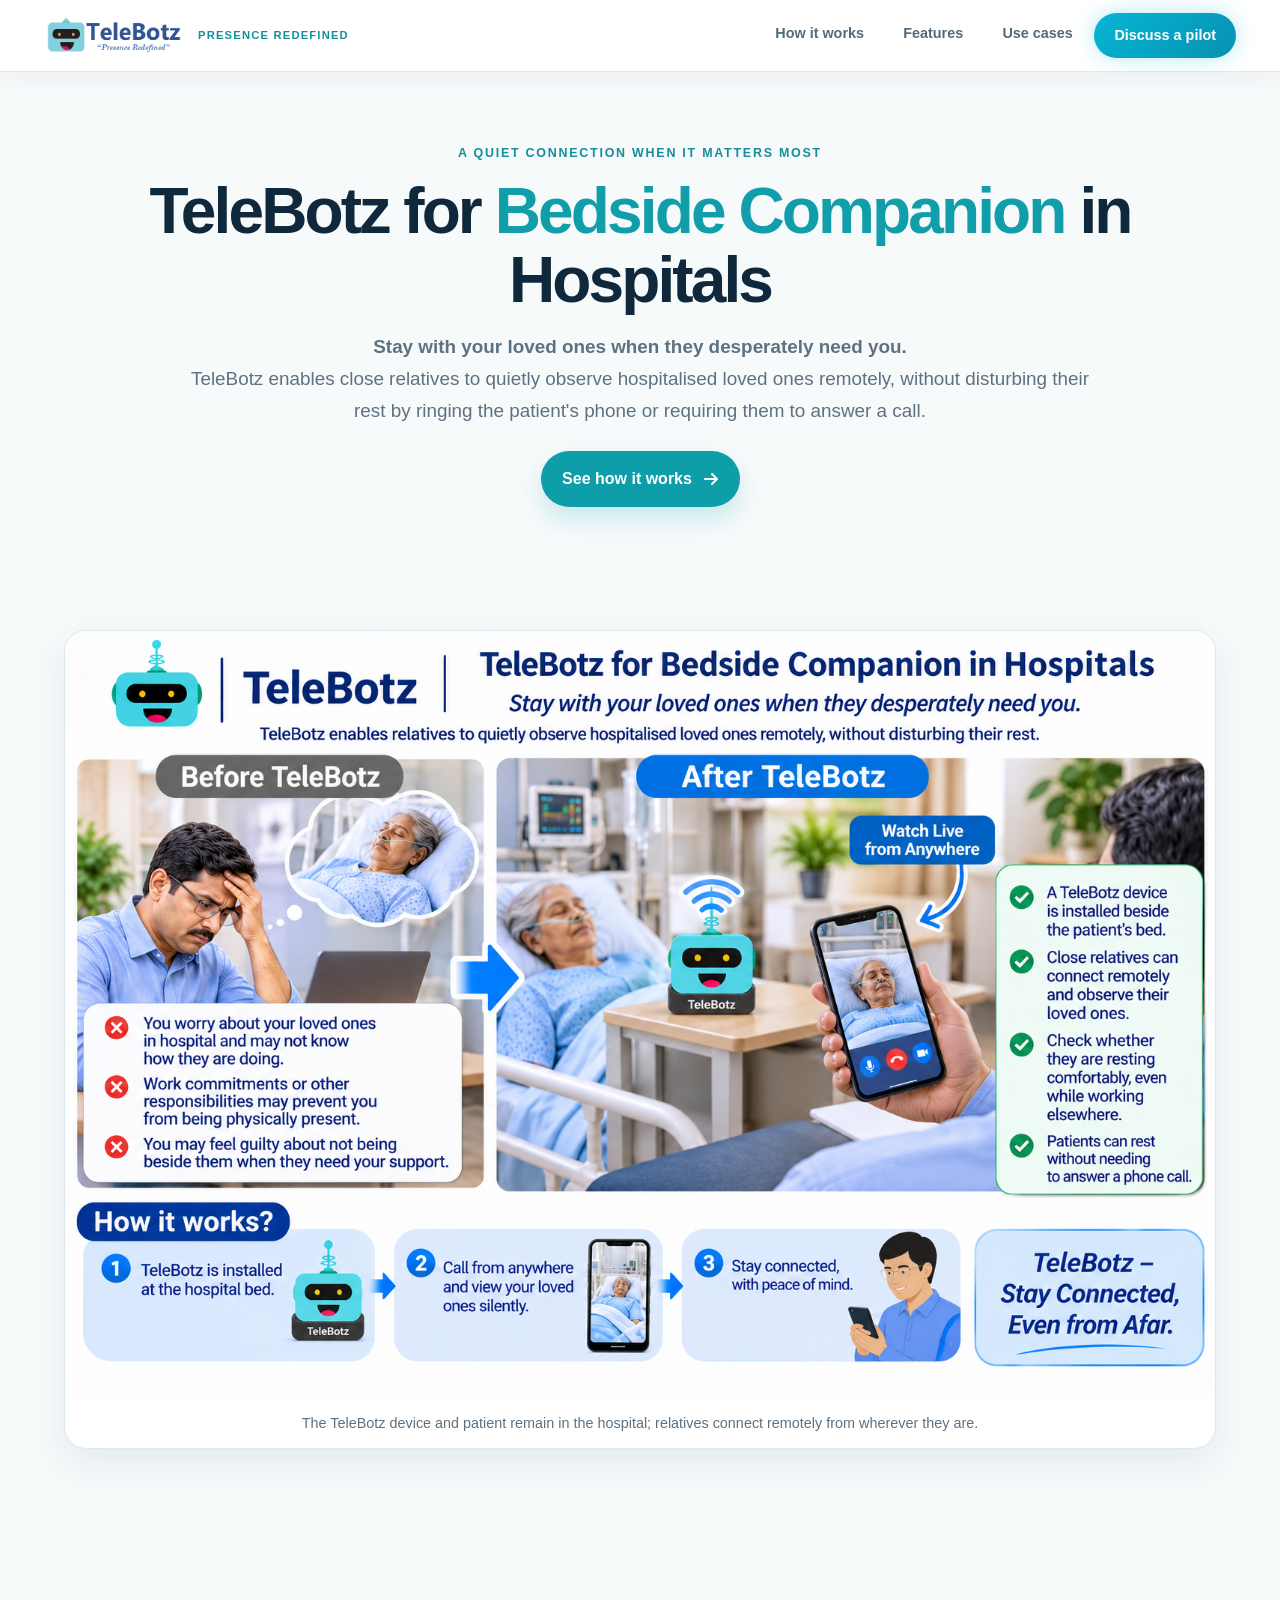
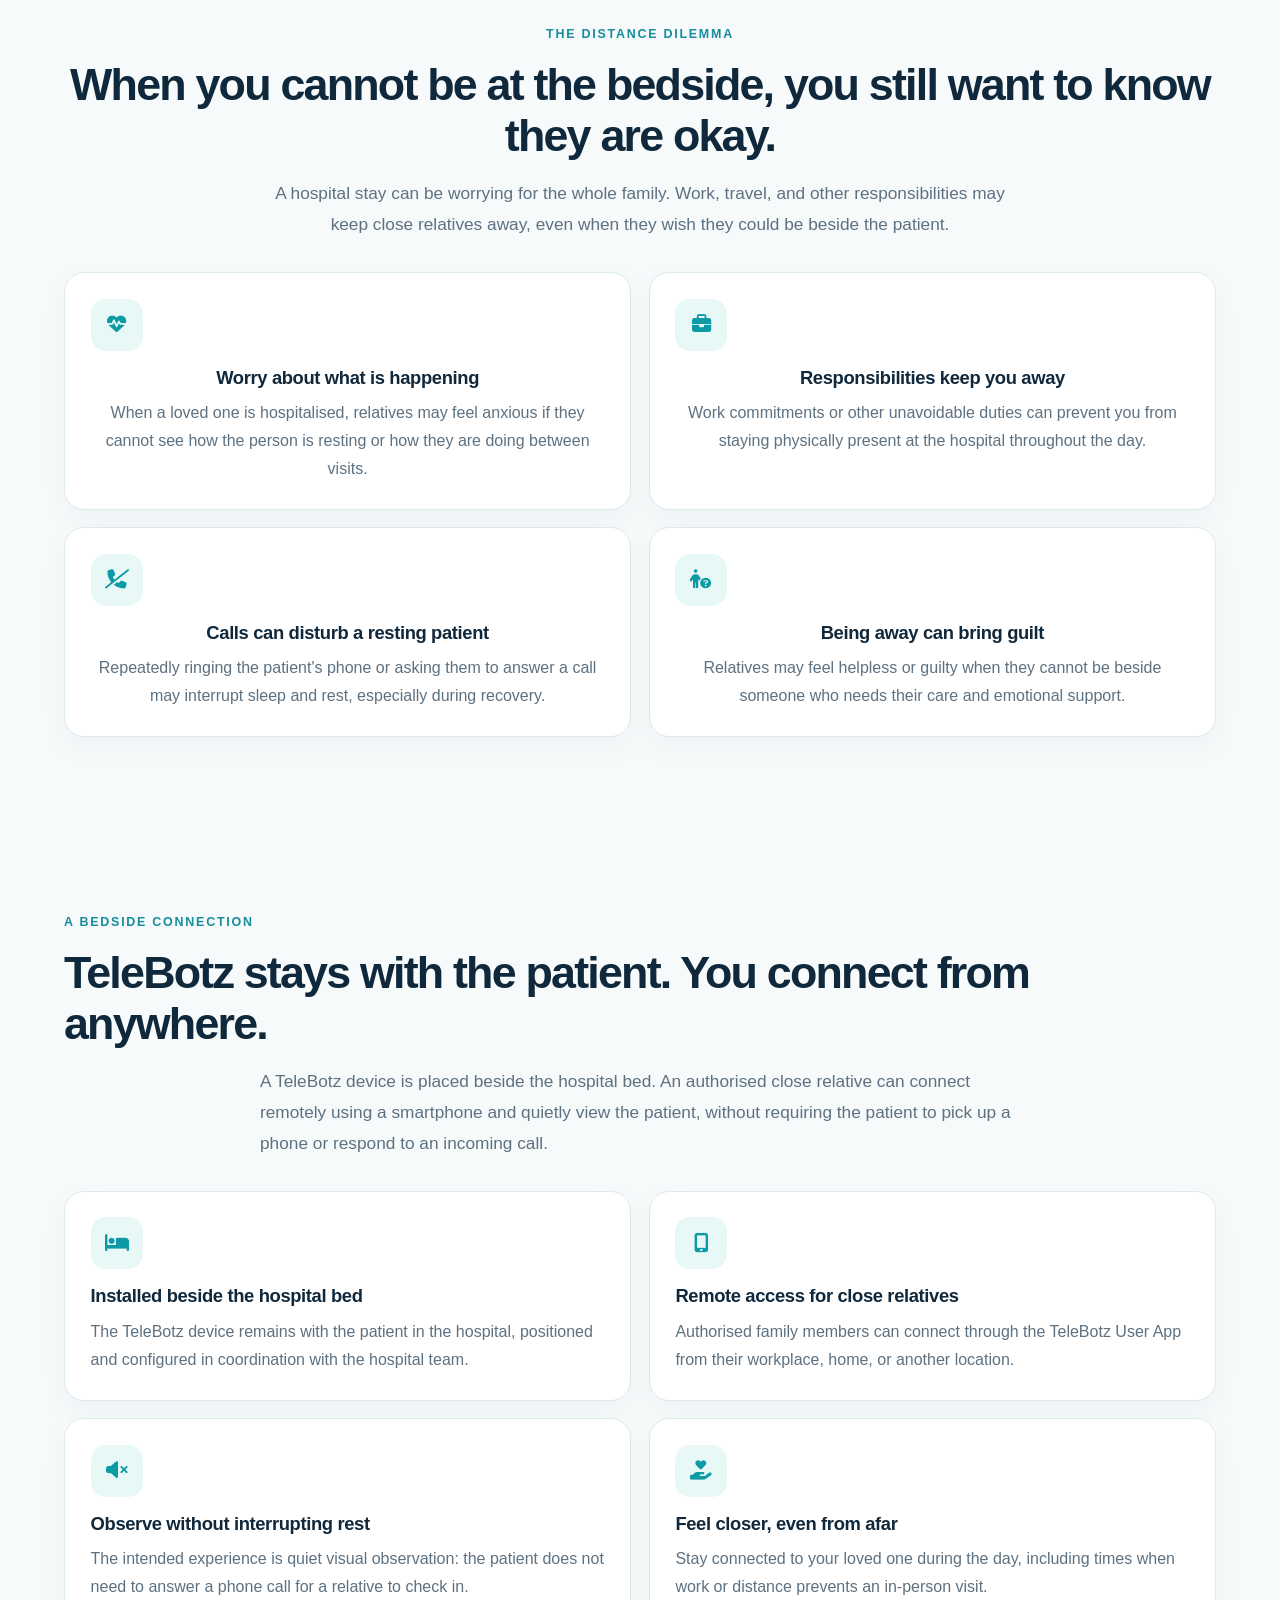
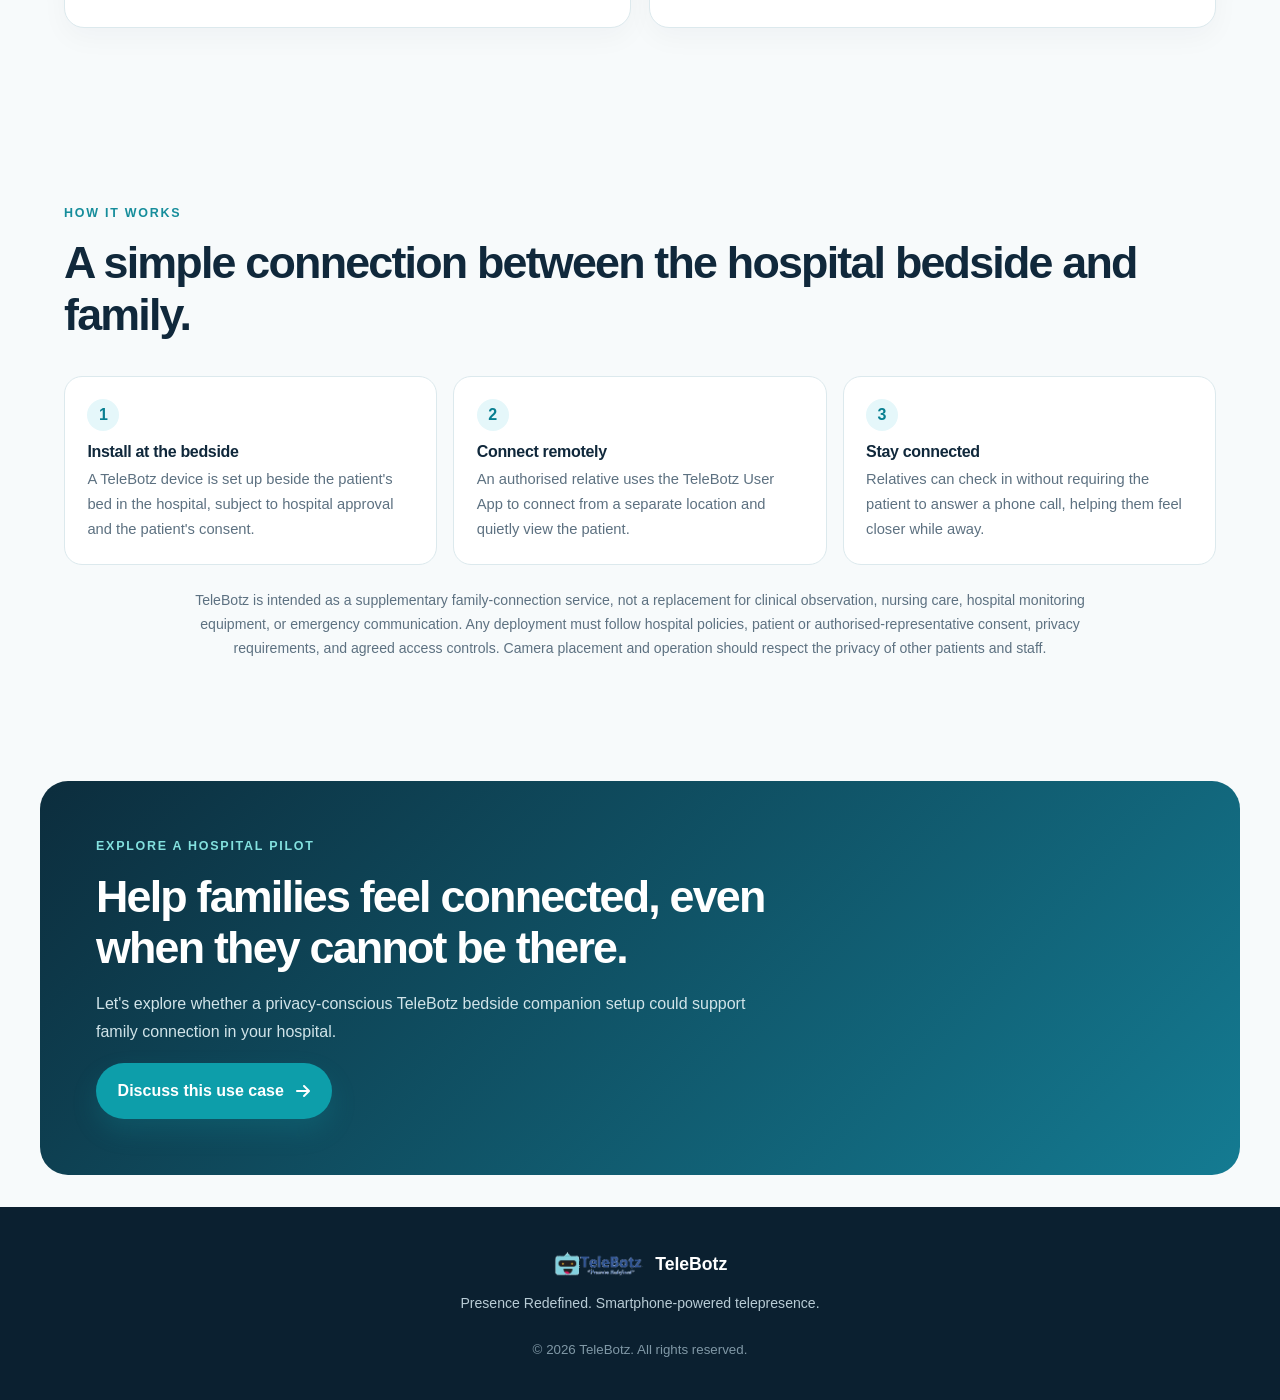
==== bedside-companion.html @ abda4e1b "Add hospital bedside companion use case page" ====
<!DOCTYPE html>
<html lang="en">
<head>
  <meta charset="UTF-8">
  <meta name="viewport" content="width=device-width, initial-scale=1.0">
  <title>TeleBotz for Bedside Companion in Hospitals | Stay Connected from Afar</title>
  <meta name="description" content="TeleBotz lets close relatives quietly observe hospitalised loved ones remotely through a bedside device, without requiring the patient to answer a phone call.">
  <meta name="theme-color" content="#071b2c">
  <link rel="icon" type="image/png" href="telebotz_favicon.png">
  <link rel="preconnect" href="https://cdnjs.cloudflare.com">
  <link rel="stylesheet" href="https://cdnjs.cloudflare.com/ajax/libs/font-awesome/6.4.0/css/all.min.css">
  <link rel="stylesheet" href="style.css">
  <link rel="stylesheet" href="gateway.css">
  <style>
    .bedside-hero{text-align:center;padding:4.5rem 1.2rem 2.2rem}
    .bedside-hero h1{margin:.8rem 0 1rem;color:var(--vg-ink);font-size:clamp(2.5rem,5vw,4.1rem);line-height:1.08;letter-spacing:-.045em;background:none;-webkit-text-fill-color:currentColor}
    .bedside-hero h1 span{color:#119eaa}
    .bedside-tagline{max-width:900px;margin:0 auto 1.5rem;color:var(--vg-muted);font-size:1.18rem;line-height:1.7}
    .bedside-visual{max-width:1200px;margin:0 auto;padding:0;overflow:hidden;border:1px solid var(--vg-line);border-radius:22px;background:#fff;box-shadow:0 14px 38px rgba(16,40,59,.08)}
    .bedside-visual img{display:block;width:100%;height:auto}
    .bedside-visual figcaption{padding:.85rem 1.2rem;text-align:center;color:var(--vg-muted);font-size:.9rem}
    .bedside-grid{display:grid;grid-template-columns:repeat(2,minmax(0,1fr));gap:1.1rem;margin-top:2rem}
    .bedside-card{padding:1.6rem;background:#fff;border:1px solid var(--vg-line);border-radius:20px;box-shadow:0 10px 28px rgba(16,40,59,.035)}
    .bedside-card h3{margin:.2rem 0 .65rem;color:var(--vg-ink);font-size:1.15rem}
    .bedside-card p{margin:0;color:var(--vg-muted);line-height:1.75}
    .bedside-card .vg-usecase-icon{margin-bottom:1rem}
    .bedside-flow{display:grid;grid-template-columns:repeat(3,minmax(0,1fr));gap:1rem;margin-top:2.2rem}
    .bedside-step{padding:1.4rem;border-radius:18px;background:#fff;border:1px solid var(--vg-line)}
    .bedside-step .num{display:inline-grid;place-items:center;width:2rem;height:2rem;border-radius:50%;background:#e5f7fa;color:#087f91;font-weight:800}
    .bedside-step h3{margin:.7rem 0 .35rem;color:var(--vg-ink);font-size:1rem}
    .bedside-step p{margin:0;color:var(--vg-muted);font-size:.92rem;line-height:1.7}
    .bedside-note{max-width:940px;margin:1.5rem auto 0;text-align:center;color:var(--vg-muted);font-size:.88rem;line-height:1.7}
    @media(max-width:760px){.bedside-grid{grid-template-columns:1fr}.bedside-flow{grid-template-columns:1fr}.bedside-hero{padding-top:3rem}}
    @media(max-width:480px){.bedside-visual{border-radius:16px}}
  </style>
</head>
<body>
  <header class="site-header">
    <div class="header-container">
      <a class="brand" href="index.html" aria-label="TeleBotz home">
        <img src="telebotz_logo_transparent.png" alt="TeleBotz logo" class="logo">
        <span class="brand-tagline">Presence Redefined</span>
      </a>
      <button class="mobile-menu-toggle" aria-label="Toggle navigation" aria-expanded="false" aria-controls="mainNav" id="mobileMenuToggle"><span></span><span></span><span></span></button>
      <nav class="main-nav" id="mainNav" aria-label="Primary navigation">
        <ul>
          <li><a class="nav-link" href="index.html#how-it-works">How it works</a></li>
          <li><a class="nav-link" href="index.html#features">Features</a></li>
          <li><a class="nav-link" href="use-cases.html">Use cases</a></li>
          <li><a class="nav-link cta-nav" href="index.html#pilot">Discuss a pilot</a></li>
        </ul>
      </nav>
    </div>
  </header>

  <main class="home-usecase-page">
    <section class="vg-section bedside-hero">
      <div class="vg-section-kicker">A quiet connection when it matters most</div>
      <h1>TeleBotz for <span>Bedside Companion</span> in Hospitals</h1>
      <p class="bedside-tagline"><strong>Stay with your loved ones when they desperately need you.</strong><br>TeleBotz enables close relatives to quietly observe hospitalised loved ones remotely, without disturbing their rest by ringing the patient's phone or requiring them to answer a call.</p>
      <a class="vg-button vg-button-primary" href="#how-it-works">See how it works <i class="fas fa-arrow-right" aria-hidden="true"></i></a>
    </section>

    <section class="vg-section" aria-label="Before and after TeleBotz bedside companion">
      <figure class="bedside-visual">
        <img src="TeleBotz_bedside_companion.png" alt="Before and after TeleBotz bedside companion: a worried relative is shown remotely observing a hospitalised loved one through a smartphone, while the TeleBotz device remains beside the patient's bed in the hospital." loading="eager" fetchpriority="high">
        <figcaption>The TeleBotz device and patient remain in the hospital; relatives connect remotely from wherever they are.</figcaption>
      </figure>
    </section>

    <section class="vg-section home-usecase-worries">
      <div class="vg-section-kicker">The distance dilemma</div>
      <h2>When you cannot be at the bedside, you still want to know they are okay.</h2>
      <p class="vg-section-lead">A hospital stay can be worrying for the whole family. Work, travel, and other responsibilities may keep close relatives away, even when they wish they could be beside the patient.</p>
      <div class="bedside-grid">
        <article class="bedside-card">
          <div class="vg-usecase-icon"><i class="fas fa-heart-pulse" aria-hidden="true"></i></div>
          <h3>Worry about what is happening</h3>
          <p>When a loved one is hospitalised, relatives may feel anxious if they cannot see how the person is resting or how they are doing between visits.</p>
        </article>
        <article class="bedside-card">
          <div class="vg-usecase-icon"><i class="fas fa-briefcase" aria-hidden="true"></i></div>
          <h3>Responsibilities keep you away</h3>
          <p>Work commitments or other unavoidable duties can prevent you from staying physically present at the hospital throughout the day.</p>
        </article>
        <article class="bedside-card">
          <div class="vg-usecase-icon"><i class="fas fa-phone-slash" aria-hidden="true"></i></div>
          <h3>Calls can disturb a resting patient</h3>
          <p>Repeatedly ringing the patient's phone or asking them to answer a call may interrupt sleep and rest, especially during recovery.</p>
        </article>
        <article class="bedside-card">
          <div class="vg-usecase-icon"><i class="fas fa-person-circle-question" aria-hidden="true"></i></div>
          <h3>Being away can bring guilt</h3>
          <p>Relatives may feel helpless or guilty when they cannot be beside someone who needs their care and emotional support.</p>
        </article>
      </div>
    </section>

    <section class="vg-section">
      <div class="vg-section-kicker">A bedside connection</div>
      <h2>TeleBotz stays with the patient. You connect from anywhere.</h2>
      <p class="vg-section-lead">A TeleBotz device is placed beside the hospital bed. An authorised close relative can connect remotely using a smartphone and quietly view the patient, without requiring the patient to pick up a phone or respond to an incoming call.</p>
      <div class="bedside-grid">
        <article class="bedside-card">
          <div class="vg-usecase-icon"><i class="fas fa-bed" aria-hidden="true"></i></div>
          <h3>Installed beside the hospital bed</h3>
          <p>The TeleBotz device remains with the patient in the hospital, positioned and configured in coordination with the hospital team.</p>
        </article>
        <article class="bedside-card">
          <div class="vg-usecase-icon"><i class="fas fa-mobile-screen-button" aria-hidden="true"></i></div>
          <h3>Remote access for close relatives</h3>
          <p>Authorised family members can connect through the TeleBotz User App from their workplace, home, or another location.</p>
        </article>
        <article class="bedside-card">
          <div class="vg-usecase-icon"><i class="fas fa-volume-xmark" aria-hidden="true"></i></div>
          <h3>Observe without interrupting rest</h3>
          <p>The intended experience is quiet visual observation: the patient does not need to answer a phone call for a relative to check in.</p>
        </article>
        <article class="bedside-card">
          <div class="vg-usecase-icon"><i class="fas fa-hand-holding-heart" aria-hidden="true"></i></div>
          <h3>Feel closer, even from afar</h3>
          <p>Stay connected to your loved one during the day, including times when work or distance prevents an in-person visit.</p>
        </article>
      </div>
    </section>

    <section class="vg-section" id="how-it-works">
      <div class="vg-section-kicker">How it works</div>
      <h2>A simple connection between the hospital bedside and family.</h2>
      <div class="bedside-flow">
        <article class="bedside-step"><span class="num">1</span><h3>Install at the bedside</h3><p>A TeleBotz device is set up beside the patient's bed in the hospital, subject to hospital approval and the patient's consent.</p></article>
        <article class="bedside-step"><span class="num">2</span><h3>Connect remotely</h3><p>An authorised relative uses the TeleBotz User App to connect from a separate location and quietly view the patient.</p></article>
        <article class="bedside-step"><span class="num">3</span><h3>Stay connected</h3><p>Relatives can check in without requiring the patient to answer a phone call, helping them feel closer while away.</p></article>
      </div>
      <p class="bedside-note">TeleBotz is intended as a supplementary family-connection service, not a replacement for clinical observation, nursing care, hospital monitoring equipment, or emergency communication. Any deployment must follow hospital policies, patient or authorised-representative consent, privacy requirements, and agreed access controls. Camera placement and operation should respect the privacy of other patients and staff.</p>
    </section>

    <section class="vg-pilot home-usecase-cta">
      <div class="vg-pilot-content">
        <div class="vg-section-kicker">Explore a hospital pilot</div>
        <h2>Help families feel connected, even when they cannot be there.</h2>
        <p>Let's explore whether a privacy-conscious TeleBotz bedside companion setup could support family connection in your hospital.</p>
        <a class="vg-button vg-button-primary" href="mailto:telebotz.in@gmail.com?subject=TeleBotz%20Bedside%20Companion%20Pilot">Discuss this use case <i class="fas fa-arrow-right" aria-hidden="true"></i></a>
      </div>
    </section>
  </main>

  <footer class="vg-footer">
    <a class="vg-footer-brand" href="index.html"><img src="telebotz_logo_transparent.png" alt=""> <span>TeleBotz</span></a>
    <p>Presence Redefined. Smartphone-powered telepresence.</p>
    <small>© <span id="year"></span> TeleBotz. All rights reserved.</small>
  </footer>
  <script>
    const menuButton=document.getElementById('mobileMenuToggle');
    const nav=document.getElementById('mainNav');
    if(menuButton&&nav){menuButton.addEventListener('click',()=>{const expanded=menuButton.getAttribute('aria-expanded')==='true';menuButton.setAttribute('aria-expanded',String(!expanded));menuButton.classList.toggle('active',!expanded);nav.classList.toggle('active',!expanded)});nav.querySelectorAll('a').forEach(link=>link.addEventListener('click',()=>{nav.classList.remove('active');menuButton.classList.remove('active');menuButton.setAttribute('aria-expanded','false')}))}
    const yearEl=document.getElementById('year');if(yearEl)yearEl.textContent=new Date().getFullYear();
  </script>
</body>
</html>
---- style.css ----
/* ================================
   CSS Variables & Global Styles
   ================================ */

:root {
    --primary: #0f172a;
    --primary-light: #1e293b;
    --accent: #06b6d4;
    --accent-dark: #0891b2;
    --accent-light: #cffafe;
    --success: #10b981;
    --warning: #f59e0b;
    --text: #0f172a;
    --text-light: #475569;
    --text-lighter: #64748b;
    --bg: #f8fafc;
    --bg-dark: #020617;
    --card-bg: #ffffff;
    --border: #e2e8f0;
    --shadow-sm: 0 1px 2px 0 rgba(15, 23, 42, 0.05);
    --shadow-md: 0 4px 6px -1px rgba(15, 23, 42, 0.1);
    --shadow-lg: 0 20px 25px -5px rgba(15, 23, 42, 0.15);
    --shadow-xl: 0 25px 50px -12px rgba(15, 23, 42, 0.25);
    --glow: 0 0 30px rgba(6, 182, 212, 0.3);
    --transition: all 0.3s cubic-bezier(0.4, 0, 0.2, 1);
}

* {
    box-sizing: border-box;
}

html {
    scroll-behavior: smooth;
}

body {
    font-family: 'Inter', -apple-system, BlinkMacSystemFont, 'Segoe UI', Roboto, Oxygen, Ubuntu, Cantarell, sans-serif;
    background: linear-gradient(135deg, #f8fafc 0%, #f1f5f9 50%, #e0f2fe 100%);
    color: var(--text);
    margin: 0;
    padding: 0;
    line-height: 1.6;
    min-height: 100vh;
}

/* ================================
   Typography
   ================================ */

h1, h2, h3, h4, h5, h6 {
    font-weight: 800;
    line-height: 1.2;
    margin-top: 0;
    color: var(--primary);
    letter-spacing: -0.02em;
}

h1 {
    font-size: 3.5rem;
    background: linear-gradient(135deg, #0f172a 0%, #06b6d4 100%);
    -webkit-background-clip: text;
    -webkit-text-fill-color: transparent;
    background-clip: text;
}

h2 {
    font-size: 2.5rem;
    color: var(--primary);
}

h3 {
    font-size: 1.5rem;
}

h4 {
    font-size: 1.15rem;
}

p {
    margin: 1rem 0;
    color: var(--text-light);
    line-height: 1.8;
}

a {
    color: var(--accent);
    text-decoration: none;
    transition: var(--transition);
}

a:hover {
    color: var(--accent-dark);
}

/* ================================
   Buttons
   ================================ */

.btn {
    display: inline-flex;
    align-items: center;
    justify-content: center;
    padding: 0.875rem 1.75rem;
    border-radius: 10px;
    font-weight: 700;
    font-size: 0.95rem;
    border: 2px solid transparent;
    cursor: pointer;
    transition: var(--transition);
    text-decoration: none;
    gap: 0.5rem;
    white-space: nowrap;
    position: relative;
    overflow: hidden;
}

.btn::before {
    content: '';
    position: absolute;
    top: 0;
    left: -100%;
    width: 100%;
    height: 100%;
    background: rgba(255, 255, 255, 0.1);
    transition: var(--transition);
    z-index: 0;
}

.btn:hover::before {
    left: 100%;
}

.btn > * {
    position: relative;
    z-index: 1;
}

.btn-primary {
    background: linear-gradient(135deg, #06b6d4 0%, #0891b2 100%);
    color: white;
    border-color: #06b6d4;
    box-shadow: 0 0 20px rgba(6, 182, 212, 0.3);
}

.btn-primary:hover {
    transform: translateY(-3px);
    box-shadow: 0 0 30px rgba(6, 182, 212, 0.5);
}

.btn-secondary {
    background: linear-gradient(135deg, #0f172a 0%, #1e293b 100%);
    color: white;
    border-color: #0f172a;
    box-shadow: 0 0 20px rgba(15, 23, 42, 0.2);
}

.btn-secondary:hover {
    transform: translateY(-3px);
    box-shadow: 0 0 30px rgba(6, 182, 212, 0.3);
    background: linear-gradient(135deg, #06b6d4 0%, #0891b2 100%);
}

.btn-outline {
    background: transparent;
    color: var(--accent);
    border-color: var(--accent);
    box-shadow: inset 0 0 0 1px var(--accent);
}

.btn-outline:hover {
    background: var(--accent);
    color: white;
    box-shadow: 0 0 20px rgba(6, 182, 212, 0.4);
}

.btn-full {
    width: 100%;
}

.btn-large {
    padding: 1.125rem 2.5rem;
    font-size: 1.1rem;
}

.btn:disabled {
    opacity: 0.5;
    cursor: not-allowed;
    transform: none !important;
}

/* ================================
   Header & Navigation
   ================================ */

.site-header {
    position: sticky;
    top: 0;
    z-index: 100;
    background: rgba(248, 250, 252, 0.8);
    backdrop-filter: blur(20px);
    border-bottom: 1px solid rgba(6, 182, 212, 0.1);
    box-shadow: 0 0 30px rgba(6, 182, 212, 0.05);
}

.header-container {
    display: flex;
    align-items: center;
    justify-content: space-between;
    max-width: 1400px;
    margin: 0 auto;
    padding: 1rem 2rem;
    gap: 2rem;
}

.brand {
    display: flex;
    align-items: center;
    gap: 0.75rem;
    min-width: fit-content;
    flex-shrink: 0;
}

.brand img {
    width: 160px;
    height: auto;
    border-radius: 8px;
    object-fit: contain;
    filter: drop-shadow(0 0 10px rgba(6, 182, 212, 0.2));
}

.brand-tagline {
    font-size: 0.7rem;
    color: var(--accent);
    font-weight: 800;
    letter-spacing: 1.5px;
    text-transform: uppercase;
    animation: pulse 2s ease-in-out infinite;
}

@keyframes pulse {
    0%, 100% { opacity: 1; }
    50% { opacity: 0.7; }
}

.main-nav {
    flex: 1;
}

.main-nav ul {
    list-style: none;
    display: flex;
    flex-wrap: wrap;
    gap: 0.25rem;
    margin: 0;
    padding: 0;
    justify-content: flex-end;
}

.nav-link {
    display: inline-block;
    text-decoration: none;
    color: var(--text-light);
    padding: 0.6rem 1.1rem;
    border-radius: 8px;
    font-weight: 700;
    font-size: 0.9rem;
    transition: var(--transition);
    position: relative;
}

.nav-link::after {
    content: '';
    position: absolute;
    bottom: 0;
    left: 0;
    width: 0;
    height: 2px;
    background: linear-gradient(90deg, #06b6d4, #0891b2);
    transition: width 0.3s ease;
}

.nav-link:hover::after {
    width: 100%;
}

.nav-link:hover {
    color: var(--accent);
}

.nav-link.cta-nav {
    background: linear-gradient(135deg, #06b6d4 0%, #0891b2 100%);
    color: white;
    padding: 0.7rem 1.5rem;
    box-shadow: 0 0 20px rgba(6, 182, 212, 0.3);
}

.nav-link.cta-nav::after {
    display: none;
}

.nav-link.cta-nav:hover {
    transform: translateY(-2px);
    box-shadow: 0 0 30px rgba(6, 182, 212, 0.5);
    color: white;
}

.mobile-menu-toggle {
    display: none;
    flex-direction: column;
    gap: 0.4rem;
    background: none;
    border: none;
    cursor: pointer;
    padding: 0.5rem;
    z-index: 101;
}

.mobile-menu-toggle span {
    width: 24px;
    height: 2.5px;
    background: var(--primary);
    border-radius: 2px;
    transition: var(--transition);
}

.mobile-menu-toggle.active span:nth-child(1) {
    transform: rotate(45deg) translate(8px, 8px);
}

.mobile-menu-toggle.active span:nth-child(2) {
    opacity: 0;
}

.mobile-menu-toggle.active span:nth-child(3) {
    transform: rotate(-45deg) translate(8px, -8px);
}

/* ================================
   Hero Section
   ================================ */

.hero-section {
    display: grid;
    grid-template-columns: 1fr 1fr;
    gap: 4rem;
    align-items: center;
    padding: 4rem 2rem;
    margin: 0 auto 2rem;
    max-width: 1400px;
    min-height: calc(100vh - 80px);
}

.hero-content h1 {
    margin-bottom: 1.5rem;
    font-size: 4rem;
}

.hero-subtitle {
    font-size: 1.25rem;
    color: var(--text-light);
    margin-bottom: 2.5rem;
    line-height: 1.8;
}

.hero-cta {
    display: flex;
    gap: 1.5rem;
    margin-bottom: 3rem;
    flex-wrap: wrap;
}

.hero-stats {
    display: grid;
    grid-template-columns: repeat(3, 1fr);
    gap: 2rem;
    padding-top: 3rem;
    border-top: 2px solid rgba(6, 182, 212, 0.2);
}

.stat-item {
    display: flex;
    flex-direction: column;
    gap: 0.5rem;
}

.stat-number {
    font-size: 2.25rem;
    font-weight: 800;
    background: linear-gradient(135deg, #06b6d4 0%, #0891b2 100%);
    -webkit-background-clip: text;
    -webkit-text-fill-color: transparent;
    background-clip: text;
}

.stat-label {
    font-size: 0.85rem;
    color: var(--text-lighter);
    text-transform: uppercase;
    letter-spacing: 0.5px;
    font-weight: 700;
}

.hero-visual {
    display: flex;
    flex-direction: column;
    gap: 1.5rem;
    position: relative;
}

.hero-visual::before {
    content: '';
    position: absolute;
    top: -50px;
    right: -50px;
    width: 400px;
    height: 400px;
    background: radial-gradient(circle, rgba(6, 182, 212, 0.15) 0%, transparent 70%);
    border-radius: 50%;
    z-index: 0;
}

.slider-container {
    position: relative;
    width: 100%;
    height: 400px;
    border-radius: 16px;
    overflow: hidden;
    background: linear-gradient(135deg, #e0f2fe 0%, #f0f9ff 100%);
    box-shadow: 0 20px 60px rgba(6, 182, 212, 0.2);
    border: 2px solid rgba(6, 182, 212, 0.2);
    z-index: 1;
}

.slide {
    position: absolute;
    inset: 0;
    width: 100%;
    height: 100%;
    object-fit: cover;
    opacity: 0;
    transition: opacity 1s ease-in-out;
}

.slide.active {
    opacity: 1;
}

.slider-dots {
    display: flex;
    justify-content: center;
    gap: 1rem;
    padding-top: 1.5rem;
    z-index: 2;
    position: relative;
}

.dot {
    width: 14px;
    height: 14px;
    border-radius: 50%;
    border: 2px solid var(--border);
    background: white;
    cursor: pointer;
    transition: var(--transition);
}

.dot.active {
    background: var(--accent);
    border-color: var(--accent);
    box-shadow: 0 0 15px rgba(6, 182, 212, 0.5);
}

.dot:hover {
    border-color: var(--accent);
    transform: scale(1.2);
}

/* ================================
   Scroll Indicator
   ================================ */

.scroll-indicator {
    position: absolute;
    bottom: 2rem;
    left: 50%;
    transform: translateX(-50%);
    z-index: 2;
}

.scroll-icon {
    width: 30px;
    height: 50px;
    border: 2px solid var(--accent);
    border-radius: 15px;
    position: relative;
}

.scroll-icon::after {
    content: '';
    position: absolute;
    top: 8px;
    left: 50%;
    transform: translateX(-50%);
    width: 4px;
    height: 8px;
    background: var(--accent);
    border-radius: 2px;
    animation: scroll 2s infinite;
}

@keyframes scroll {
    0% { opacity: 1; transform: translateX(-50%) translateY(0); }
    100% { opacity: 0; transform: translateX(-50%) translateY(12px); }
}

/* ================================
   Trust Section
   ================================ */

.trust-section {
    background: linear-gradient(135deg, #0f172a 0%, #1e293b 100%);
    padding: 3rem 2rem;
    margin: 3rem auto;
    border-radius: 16px;
    max-width: 1400px;
    position: relative;
    overflow: hidden;
}

.trust-section::before {
    content: '';
    position: absolute;
    top: -50%;
    right: -10%;
    width: 600px;
    height: 600px;
    background: radial-gradient(circle, rgba(6, 182, 212, 0.1) 0%, transparent 70%);
    border-radius: 50%;
}

.trust-content {
    position: relative;
    z-index: 1;
}

.trust-content h3 {
    text-align: center;
    margin-bottom: 3rem;
    color: white;
}

.trust-badges {
    display: grid;
    grid-template-columns: repeat(auto-fit, minmax(200px, 1fr));
    gap: 2rem;
}

.badge {
    display: flex;
    flex-direction: column;
    align-items: center;
    gap: 1rem;
    text-align: center;
    padding: 2rem;
    background: rgba(255, 255, 255, 0.05);
    border: 1px solid rgba(6, 182, 212, 0.3);
    border-radius: 12px;
    transition: var(--transition);
    backdrop-filter: blur(10px);
}

.badge:hover {
    transform: translateY(-8px);
    border-color: rgba(6, 182, 212, 0.8);
    background: rgba(6, 182, 212, 0.1);
    box-shadow: 0 0 30px rgba(6, 182, 212, 0.2);
}

.badge i {
    font-size: 2.5rem;
    background: linear-gradient(135deg, #06b6d4 0%, #0891b2 100%);
    -webkit-background-clip: text;
    -webkit-text-fill-color: transparent;
    background-clip: text;
}

.badge span {
    font-weight: 700;
    color: white;
    font-size: 1rem;
}

/* ================================
   Content Sections
   ================================ */

main {
    width: 100%;
}

.content-section {
    padding: 4rem 2rem;
    margin: 0 auto;
    max-width: 1400px;
}

.content-section.alt-bg {
    background: linear-gradient(180deg, rgba(15, 23, 42, 0.02) 0%, rgba(6, 182, 212, 0.05) 100%);
}

.section-header {
    text-align: center;
    margin-bottom: 4rem;
}

.section-header h2 {
    margin-bottom: 1rem;
    font-size: 2.75rem;
}

.section-header p {
    font-size: 1.15rem;
    color: var(--text-lighter);
    margin: 0;
    max-width: 600px;
    margin-left: auto;
    margin-right: auto;
}

/* ================================
   Products Grid
   ================================ */

.products-grid {
    display: grid;
    grid-template-columns: repeat(auto-fit, minmax(320px, 1fr));
    gap: 2.5rem;
    margin-bottom: 3rem;
}

.product-card {
    background: var(--card-bg);
    border-radius: 14px;
    padding: 2.5rem;
    box-shadow: 0 10px 30px rgba(15, 23, 42, 0.1);
    transition: var(--transition);
    border: 2px solid transparent;
    position: relative;
    display: flex;
    flex-direction: column;
    overflow: hidden;
}

.product-card::before {
    content: '';
    position: absolute;
    top: 0;
    left: 0;
    right: 0;
    height: 4px;
    background: linear-gradient(90deg, #06b6d4 0%, #0891b2 100%);
    opacity: 0;
    transition: var(--transition);
}

.product-card:hover {
    transform: translateY(-12px);
    box-shadow: 0 25px 60px rgba(6, 182, 212, 0.2);
}

.product-card:hover::before {
    opacity: 1;
}

.product-card.featured {
    border-color: var(--accent);
    transform: scale(1.08);
    box-shadow: 0 0 30px rgba(6, 182, 212, 0.3);
}

.product-card.featured:hover {
    box-shadow: 0 0 50px rgba(6, 182, 212, 0.4);
    transform: scale(1.08) translateY(-12px);
}

.badge-featured {
    position: absolute;
    top: -12px;
    right: 20px;
    background: linear-gradient(135deg, #06b6d4 0%, #0891b2 100%);
    color: white;
    padding: 0.4rem 1.2rem;
    border-radius: 20px;
    font-size: 0.75rem;
    font-weight: 800;
    text-transform: uppercase;
    letter-spacing: 0.5px;
    box-shadow: 0 0 15px rgba(6, 182, 212, 0.4);
}

.product-icon {
    font-size: 3rem;
    background: linear-gradient(135deg, #06b6d4 0%, #0891b2 100%);
    -webkit-background-clip: text;
    -webkit-text-fill-color: transparent;
    background-clip: text;
    margin-bottom: 1rem;
    filter: drop-shadow(0 4px 12px rgba(6, 182, 212, 0.2));
}

.product-card h3 {
    margin-bottom: 0.75rem;
    font-size: 1.5rem;
}

.product-desc {
    color: var(--text-light);
    margin-bottom: 1.5rem;
    flex-grow: 1;
    line-height: 1.8;
}

.features-list {
    list-style: none;
    padding: 1.5rem 0;
    margin-bottom: 1.5rem;
    border-top: 1px solid var(--border);
    border-bottom: 1px solid var(--border);
}

.features-list li {
    display: flex;
    align-items: center;
    gap: 1rem;
    margin: 0.75rem 0;
    color: var(--text-light);
    font-size: 0.95rem;
}

.features-list i {
    color: var(--success);
    font-weight: 800;
    font-size: 1.1rem;
}

.product-card .btn {
    margin-top: auto;
    align-self: flex-start;
}

.product-card .btn-full {
    align-self: stretch;
}

/* ================================
   Image Showcase
   ================================ */

.image-showcase {
    margin-top: 4rem;
    position: relative;
}

.image-showcase::before {
    content: '';
    position: absolute;
    -inset: 0;
    background: radial-gradient(circle at 50% 50%, rgba(6, 182, 212, 0.1) 0%, transparent 70%);
    border-radius: 16px;
    z-index: 0;
}

.image-showcase figure {
    margin: 0;
    position: relative;
    z-index: 1;
}

.image-showcase img {
    width: 100%;
    height: auto;
    border-radius: 14px;
    box-shadow: 0 25px 60px rgba(6, 182, 212, 0.2);
    border: 2px solid rgba(6, 182, 212, 0.2);
    transition: var(--transition);
}

.image-showcase img:hover {
    transform: scale(1.03);
    box-shadow: 0 30px 80px rgba(6, 182, 212, 0.3);
}

.image-showcase figcaption {
    margin-top: 1.5rem;
    text-align: center;
    color: var(--text-lighter);
    font-size: 1rem;
    font-style: italic;
    font-weight: 500;
}

/* ================================
   Use Cases Grid
   ================================ */

.usecases-grid {
    display: grid;
    grid-template-columns: repeat(auto-fit, minmax(280px, 1fr));
    gap: 2rem;
}

.usecase-card {
    background: var(--card-bg);
    border-radius: 14px;
    padding: 2.5rem;
    box-shadow: 0 10px 30px rgba(15, 23, 42, 0.1);
    transition: var(--transition);
    border-left: 4px solid var(--accent);
    position: relative;
    overflow: hidden;
}

.usecase-card::before {
    content: '';
    position: absolute;
    top: -50%;
    right: -50%;
    width: 200px;
    height: 200px;
    background: radial-gradient(circle, rgba(6, 182, 212, 0.1) 0%, transparent 70%);
    border-radius: 50%;
    transition: var(--transition);
}

.usecase-card:hover {
    transform: translateY(-8px);
    box-shadow: 0 25px 60px rgba(6, 182, 212, 0.15);
}

.usecase-card:hover::before {
    top: -25%;
    right: -25%;
}

.usecase-icon {
    font-size: 2.75rem;
    background: linear-gradient(135deg, #06b6d4 0%, #0891b2 100%);
    -webkit-background-clip: text;
    -webkit-text-fill-color: transparent;
    background-clip: text;
    margin-bottom: 1rem;
    position: relative;
    z-index: 1;
}

.usecase-card h3 {
    margin-bottom: 1.25rem;
    font-size: 1.35rem;
    position: relative;
    z-index: 1;
}

.usecase-card ul {
    list-style: none;
    padding: 0;
    margin: 0;
    position: relative;
    z-index: 1;
}

.usecase-card li {
    padding: 0.75rem 0;
    color: var(--text-light);
    font-size: 0.95rem;
    display: flex;
    align-items: center;
    gap: 1rem;
}

.usecase-card li:before {
    content: "→";
    color: var(--accent);
    font-weight: 800;
    font-size: 1.1rem;
}

/* ================================
   Deployment Process
   ================================ */

.deployment-process {
    display: grid;
    grid-template-columns: repeat(4, 1fr);
    gap: 1.5rem;
    align-items: start;
    margin-bottom: 3rem;
    position: relative;
}

.deployment-process::before {
    content: '';
    position: absolute;
    top: 50px;
    left: 0;
    right: 0;
    height: 2px;
    background: linear-gradient(90deg, transparent 0%, var(--accent) 25%, var(--accent) 75%, transparent 100%);
    z-index: 0;
}

.process-step {
    background: var(--card-bg);
    border-radius: 14px;
    padding: 2rem;
    box-shadow: 0 10px 30px rgba(15, 23, 42, 0.1);
    text-align: center;
    transition: var(--transition);
    position: relative;
    z-index: 1;
}

.process-step:hover {
    transform: translateY(-8px);
    box-shadow: 0 25px 60px rgba(6, 182, 212, 0.2);
}

.step-number {
    display: flex;
    align-items: center;
    justify-content: center;
    width: 60px;
    height: 60px;
    background: linear-gradient(135deg, #06b6d4 0%, #0891b2 100%);
    color: white;
    border-radius: 50%;
    font-size: 1.75rem;
    font-weight: 800;
    margin: 0 auto 1.5rem;
    box-shadow: 0 0 20px rgba(6, 182, 212, 0.3);
}

.process-step h4 {
    margin: 1rem 0;
    color: var(--primary);
}

.process-step p {
    font-size: 0.95rem;
    margin: 0;
}

@media (max-width: 900px) {
    .deployment-process {
        grid-template-columns: 1fr;
    }

    .deployment-process::before {
        display: none;
    }
}

/* ================================
   About Section
   ================================ */

.about-grid {
    display: grid;
    grid-template-columns: 1fr;
    gap: 2rem;
}

.about-content h3 {
    font-size: 1.75rem;
    margin-bottom: 1.5rem;
}

.about-content p {
    color: var(--text-light);
    line-height: 1.9;
    font-size: 1.05rem;
}

.values-list {
    display: grid;
    grid-template-columns: repeat(auto-fit, minmax(240px, 1fr));
    gap: 2rem;
    margin-top: 3rem;
}

.value-item {
    display: flex;
    gap: 1.5rem;
    padding: 2rem;
    background: linear-gradient(135deg, rgba(6, 182, 212, 0.05) 0%, rgba(6, 182, 212, 0.02) 100%);
    border: 1px solid rgba(6, 182, 212, 0.2);
    border-radius: 12px;
    transition: var(--transition);
}

.value-item:hover {
    background: linear-gradient(135deg, rgba(6, 182, 212, 0.15) 0%, rgba(6, 182, 212, 0.1) 100%);
    border-color: rgba(6, 182, 212, 0.5);
    transform: translateY(-4px);
}

.value-item i {
    font-size: 2.5rem;
    background: linear-gradient(135deg, #06b6d4 0%, #0891b2 100%);
    -webkit-background-clip: text;
    -webkit-text-fill-color: transparent;
    background-clip: text;
    flex-shrink: 0;
}

.value-item h4 {
    margin: 0 0 0.5rem 0;
    font-size: 1.15rem;
}

.value-item p {
    margin: 0;
    font-size: 0.95rem;
    color: var(--text-lighter);
}

/* ================================
   CTA Section
   ================================ */

.cta-section {
    background: linear-gradient(135deg, #0f172a 0%, #1e293b 50%, #06b6d4 100%);
    color: white;
    padding: 4rem 2rem;
    text-align: center;
    margin: 3rem auto;
    border-radius: 16px;
    max-width: 1400px;
    position: relative;
    overflow: hidden;
    box-shadow: 0 20px 60px rgba(6, 182, 212, 0.2);
}

.cta-section::before {
    content: '';
    position: absolute;
    top: -50%;
    right: -10%;
    width: 500px;
    height: 500px;
    background: radial-gradient(circle, rgba(6, 182, 212, 0.15) 0%, transparent 70%);
    border-radius: 50%;
}

.cta-section::after {
    content: '';
    position: absolute;
    bottom: -50%;
    left: -10%;
    width: 500px;
    height: 500px;
    background: radial-gradient(circle, rgba(6, 182, 212, 0.1) 0%, transparent 70%);
    border-radius: 50%;
}

.cta-content {
    position: relative;
    z-index: 1;
}

.cta-content h2 {
    color: white;
    margin-bottom: 1rem;
    font-size: 2.75rem;
}

.cta-content p {
    color: rgba(255, 255, 255, 0.9);
    margin-bottom: 2.5rem;
    font-size: 1.15rem;
}

.cta-section .btn-primary {
    background: white;
    color: #06b6d4;
    border-color: white;
}

.cta-section .btn-primary:hover {
    background: rgba(255, 255, 255, 0.9);
    color: #0891b2;
}

/* ================================
   Contact Section
   ================================ */

.contact-container {
    display: grid;
    grid-template-columns: 1fr 1fr;
    gap: 4rem;
    max-width: 1100px;
}

.contact-form-area {
    background: var(--card-bg);
    padding: 2.5rem;
    border-radius: 14px;
    box-shadow: 0 10px 30px rgba(15, 23, 42, 0.1);
    border: 1px solid rgba(6, 182, 212, 0.1);
}

.contact-form {
    display: flex;
    flex-direction: column;
    gap: 1.75rem;
}

.form-group {
    display: flex;
    flex-direction: column;
    gap: 0.75rem;
}

.form-group label {
    font-weight: 700;
    color: var(--text);
    font-size: 0.95rem;
}

.form-group input,
.form-group select,
.form-group textarea {
    padding: 0.9rem 1.1rem;
    border: 2px solid var(--border);
    border-radius: 10px;
    font-family: inherit;
    font-size: 0.95rem;
    transition: var(--transition);
    color: var(--text);
    background: white;
}

.form-group input::placeholder,
.form-group textarea::placeholder {
    color: #cbd5e1;
}

.form-group input:focus,
.form-group select:focus,
.form-group textarea:focus {
    outline: none;
    border-color: var(--accent);
    box-shadow: 0 0 0 3px rgba(6, 182, 212, 0.1), 0 0 20px rgba(6, 182, 212, 0.2);
}

.form-group textarea {
    resize: vertical;
    min-height: 140px;
}

.form-note {
    text-align: center;
    font-size: 0.85rem;
    color: var(--text-lighter);
    margin: 0;
}

.contact-info {
    display: grid;
    grid-template-columns: 1fr;
    gap: 2rem;
}

.info-card {
    background: linear-gradient(135deg, rgba(6, 182, 212, 0.05) 0%, rgba(6, 182, 212, 0.02) 100%);
    padding: 2rem;
    border-radius: 12px;
    text-align: center;
    transition: var(--transition);
    border: 2px solid rgba(6, 182, 212, 0.2);
}

.info-card:hover {
    background: linear-gradient(135deg, rgba(6, 182, 212, 0.15) 0%, rgba(6, 182, 212, 0.1) 100%);
    transform: translateY(-6px);
    border-color: rgba(6, 182, 212, 0.5);
    box-shadow: 0 0 30px rgba(6, 182, 212, 0.2);
}

.info-card i {
    font-size: 2.5rem;
    background: linear-gradient(135deg, #06b6d4 0%, #0891b2 100%);
    -webkit-background-clip: text;
    -webkit-text-fill-color: transparent;
    background-clip: text;
    margin-bottom: 1rem;
    display: block;
}

.info-card h4 {
    margin-bottom: 0.75rem;
    font-size: 1.1rem;
}

.info-card p {
    margin: 0;
    font-size: 0.95rem;
}

.info-card a {
    color: var(--accent);
    font-weight: 700;
}

.info-card a:hover {
    color: var(--accent-dark);
}

/* ================================
   Footer
   ================================ */

.footer {
    background: linear-gradient(135deg, #0f172a 0%, #1e293b 100%);
    color: rgba(255, 255, 255, 0.8);
    padding: 3.5rem 2rem 1.5rem;
    margin-top: 4rem;
    position: relative;
}

.footer::before {
    content: '';
    position: absolute;
    top: 0;
    left: 0;
    right: 0;
    height: 1px;
    background: linear-gradient(90deg, transparent 0%, rgba(6, 182, 212, 0.3) 50%, transparent 100%);
}

.footer-content {
    display: grid;
    grid-template-columns: repeat(auto-fit, minmax(220px, 1fr));
    gap: 3rem;
    max-width: 1400px;
    margin: 0 auto 2.5rem;
}

.footer-section h4 {
    color: white;
    margin-bottom: 1.5rem;
    font-size: 1.05rem;
    font-weight: 800;
}

.footer-section p {
    margin: 0;
    font-size: 0.9rem;
    color: rgba(255, 255, 255, 0.7);
}

.footer-section ul {
    list-style: none;
    padding: 0;
    margin: 0;
}

.footer-section li {
    margin-bottom: 0.75rem;
}

.footer-section a {
    color: rgba(255, 255, 255, 0.8);
    font-size: 0.9rem;
    text-decoration: none;
    transition: var(--transition);
    font-weight: 500;
}

.footer-section a:hover {
    color: var(--accent);
    transform: translateX(4px);
}

.social-links {
    display: flex;
    gap: 1.25rem;
}

.social-links a {
    display: flex;
    align-items: center;
    justify-content: center;
    width: 44px;
    height: 44px;
    background: rgba(6, 182, 212, 0.1);
    border: 1px solid rgba(6, 182, 212, 0.3);
    border-radius: 50%;
    font-size: 1.25rem;
    color: var(--accent);
}

.social-links a:hover {
    background: linear-gradient(135deg, #06b6d4 0%, #0891b2 100%);
    color: white;
    border-color: var(--accent);
    transform: translateY(-4px);
}

.footer-bottom {
    text-align: center;
    border-top: 1px solid rgba(6, 182, 212, 0.2);
    padding-top: 2rem;
    color: rgba(255, 255, 255, 0.6);
    font-size: 0.85rem;
}

.footer-bottom a {
    color: rgba(255, 255, 255, 0.6);
}

.footer-bottom a:hover {
    color: var(--accent);
}

/* ================================
   Responsive Design
   ================================ */

@media (max-width: 1024px) {
    .hero-section {
        grid-template-columns: 1fr;
        gap: 3rem;
        padding: 3rem 1.5rem;
        min-height: auto;
    }

    .hero-content h1 {
        font-size: 3rem;
    }

    .slider-container {
        height: 350px;
    }

    .contact-container {
        grid-template-columns: 1fr;
        gap: 2.5rem;
    }

    .deployment-process {
        grid-template-columns: repeat(2, 1fr);
    }
}

@media (max-width: 768px) {
    .mobile-menu-toggle {
        display: flex;
    }

    .header-container {
        padding: 0.75rem 1.5rem;
        gap: 1rem;
    }

    .brand img {
        width: 120px;
    }

    .main-nav {
        position: absolute;
        top: 100%;
        left: 0;
        right: 0;
        background: rgba(248, 250, 252, 0.95);
        backdrop-filter: blur(20px);
        border-bottom: 1px solid rgba(6, 182, 212, 0.1);
        padding: 1rem;
        max-height: 0;
        overflow: hidden;
        transition: var(--transition);
    }

    .main-nav.active {
        max-height: 600px;
        box-shadow: 0 10px 40px rgba(6, 182, 212, 0.15);
    }

    .main-nav ul {
        flex-direction: column;
        gap: 0.5rem;
        justify-content: flex-start;
    }

    .nav-link {
        width: 100%;
        padding: 0.9rem 1.2rem;
    }

    .nav-link::after {
        display: none;
    }

    h1 {
        font-size: 2.5rem;
    }

    h2 {
        font-size: 2rem;
    }

    .hero-section {
        gap: 2rem;
    }

    .hero-cta {
        flex-direction: column;
    }

    .hero-cta .btn {
        width: 100%;
        justify-content: center;
    }

    .hero-stats {
        grid-template-columns: repeat(2, 1fr);
        gap: 1.5rem;
    }

    .slider-container {
        height: 280px;
    }

    .hero-subtitle {
        font-size: 1.1rem;
    }

    .section-header {
        margin-bottom: 2.5rem;
    }

    .section-header h2 {
        font-size: 2rem;
    }

    .products-grid {
        grid-template-columns: 1fr;
        gap: 2rem;
    }

    .product-card.featured {
        transform: scale(1);
    }

    .usecases-grid {
        grid-template-columns: 1fr;
        gap: 1.5rem;
    }

    .content-section {
        padding: 2.5rem 1.5rem;
    }

    .trust-section {
        padding: 2.5rem 1.5rem;
        margin: 2.5rem auto;
    }

    .trust-badges {
        grid-template-columns: repeat(2, 1fr);
        gap: 1.5rem;
    }

    .badge {
        padding: 1.5rem;
    }

    .badge i {
        font-size: 2rem;
    }

    .cta-section {
        padding: 2.5rem 1.5rem;
        margin: 2.5rem auto;
    }

    .cta-content h2 {
        font-size: 2rem;
    }

    .contact-form-area {
        padding: 2rem;
    }

    .footer-content {
        grid-template-columns: 1fr;
        gap: 2rem;
        text-align: center;
    }

    .social-links {
        justify-content: center;
    }

    .about-content h3 {
        font-size: 1.5rem;
    }

    .values-list {
        grid-template-columns: 1fr;
        gap: 1.5rem;
    }

    .value-item {
        padding: 1.5rem;
    }

    .value-item i {
        font-size: 2rem;
    }
}

@media (max-width: 480px) {
    h1 {
        font-size: 2rem;
    }

    h2 {
        font-size: 1.5rem;
    }

    h3 {
        font-size: 1.25rem;
    }

    .hero-content h1 {
        font-size: 1.75rem;
    }

    .stat-number {
        font-size: 1.75rem;
    }

    .hero-visual {
        gap: 1.25rem;
    }

    .slider-container {
        height: 220px;
    }

    .product-card {
        padding: 1.75rem;
    }

    .trust-badges {
        grid-template-columns: 1fr;
    }

    .badge {
        padding: 1.25rem;
    }

    .badge i {
        font-size: 1.75rem;
    }

    .features-list li {
        font-size: 0.9rem;
    }

    .usecase-card {
        padding: 1.75rem;
    }

    .deployment-process {
        grid-template-columns: 1fr;
    }

    .process-step {
        padding: 1.75rem;
    }

    .step-number {
        width: 50px;
        height: 50px;
        font-size: 1.35rem;
    }

    .cta-content h2 {
        font-size: 1.5rem;
    }

    .contact-form {
        gap: 1.25rem;
    }

    .form-group input,
    .form-group select,
    .form-group textarea {
        padding: 0.8rem 1rem;
        font-size: 0.9rem;
    }

    .info-card {
        padding: 1.5rem;
    }

    .info-card i {
        font-size: 2rem;
    }

    .btn {
        padding: 0.7rem 1.3rem;
        font-size: 0.85rem;
    }

    .btn-large {
        padding: 0.9rem 1.8rem;
        font-size: 0.95rem;
    }
}

/* ================================
   Animations
   ================================ */

@keyframes fadeInUp {
    from {
        opacity: 0;
        transform: translateY(40px);
    }
    to {
        opacity: 1;
        transform: translateY(0);
    }
}

@keyframes slideInLeft {
    from {
        opacity: 0;
        transform: translateX(-40px);
    }
    to {
        opacity: 1;
        transform: translateX(0);
    }
}

@keyframes slideInRight {
    from {
        opacity: 0;
        transform: translateX(40px);
    }
    to {
        opacity: 1;
        transform: translateX(0);
    }
}

@keyframes glow {
    0%, 100% {
        box-shadow: 0 0 20px rgba(6, 182, 212, 0.2);
    }
    50% {
        box-shadow: 0 0 40px rgba(6, 182, 212, 0.4);
    }
}

.product-card {
    animation: fadeInUp 0.6s ease-out;
}

.usecase-card {
    animation: fadeInUp 0.6s ease-out;
}

.process-step {
    animation: fadeInUp 0.6s ease-out;
}

/* Print Styles */
@media print {
    .site-header,
    .mobile-menu-toggle,
    .cta-section,
    .footer {
        display: none;
    }

    body {
        background: white;
    }
}
---- gateway.css ----
/* TeleBotz virtual gateway homepage
   Keeps the existing brand assets and legacy stylesheet; this file owns the refreshed landing-page layout. */
:root {
  --vg-ink: #10283b;
  --vg-muted: #5d7181;
  --vg-teal: #10b8c5;
  --vg-cyan: #65d7df;
  --vg-pale: #eaf8f8;
  --vg-line: #dce9ed;
  --vg-white: #fff;
}
body { background: #f7fafb; color: var(--vg-ink); }
.site-header { background: rgba(255,255,255,.94); border-bottom: 1px solid var(--vg-line); box-shadow: 0 5px 24px rgba(16,40,59,.05); }
.header-container { max-width: 1240px; padding: .8rem 1.5rem; }
.brand { text-decoration: none; }
.brand img { width: 142px; filter: none; }
.brand-tagline { color: #168d9b; animation: none; letter-spacing: 1.2px; }
.nav-link { color: #526a7b; }
.nav-link.cta-nav { border-radius: 999px; padding: .7rem 1.25rem; }
.vg-hero, .vg-section, .vg-pilot { max-width: 1200px; margin-left: auto; margin-right: auto; }
.vg-hero { min-height: 650px; padding: 5.5rem 1.5rem 5rem; display: grid; grid-template-columns: 1.03fr .97fr; align-items: center; gap: 3.5rem; }
.vg-eyebrow, .vg-section-kicker { color: #168d9b; font-size: .78rem; font-weight: 800; letter-spacing: .14em; text-transform: uppercase; }
.vg-eyebrow { display: inline-flex; align-items: center; gap: .6rem; padding: .55rem .9rem; background: #e6f7f7; border: 1px solid #c8eeee; border-radius: 999px; letter-spacing: .06em; }
.vg-eyebrow-dot, .vg-live-dot { width: 8px; height: 8px; border-radius: 50%; background: #15b98c; box-shadow: 0 0 0 4px rgba(21,185,140,.12); }
.vg-hero h1 { margin: 1.5rem 0 1.2rem; font-size: clamp(2.8rem,5vw,4.65rem); line-height: 1.06; letter-spacing: -.055em; color: var(--vg-ink); background: none; -webkit-text-fill-color: currentColor; }
.vg-hero h1 span { color: #119eaa; }
.vg-hero-lead { max-width: 590px; font-size: 1.16rem; line-height: 1.8; color: var(--vg-muted); margin: 0; }
.vg-actions { display: flex; align-items: center; flex-wrap: wrap; gap: 1rem; margin-top: 2rem; }
.vg-button { display: inline-flex; align-items: center; justify-content: center; gap: .75rem; padding: .95rem 1.35rem; border-radius: 999px; text-decoration: none; font-weight: 750; transition: transform .18s ease, box-shadow .18s ease, background .18s ease; }
.vg-button:hover { transform: translateY(-2px); }
.vg-button-primary { background: #0d9eaa; color: white; box-shadow: 0 12px 26px rgba(13,158,170,.2); }
.vg-button-primary:hover { color: white; background: #087f8a; box-shadow: 0 15px 30px rgba(13,158,170,.27); }
.vg-button-quiet { color: var(--vg-ink); background: white; border: 1px solid var(--vg-line); }
.vg-button-quiet:hover { color: #087f8a; border-color: #9bdcdf; }
.vg-hero-note { display: flex; align-items: center; gap: .6rem; margin-top: 1.7rem; color: #6e8492; font-size: .9rem; }
.vg-hero-note i { color: #119eaa; }
.vg-hero-visual {
  position: relative;
  min-width: 0;
  padding: 1.1rem;
  border-radius: 32px;
  background: linear-gradient(180deg, rgba(234,248,248,.85), rgba(218,238,249,.8));
  border: 1px solid rgba(131, 203, 210, 0.35);
  box-shadow: inset 0 1px 0 rgba(255,255,255,.7), 0 30px 60px rgba(17,158,170,.08);
}
.vg-visual-glow { position: absolute; inset: 10% -5% -5% 5%; border-radius: 38px; background: linear-gradient(135deg,#d9f4f2,#dcecf9); transform: rotate(3deg); }
.vg-hero-visual > img {
  position: relative;
  display: block;
  width: min(100%, 760px);
  max-height: 500px;
  height: auto;
  margin: 0 auto;
  object-fit: contain;
  object-position: center;
  border-radius: 28px;
  border: 8px solid rgba(255,255,255,.96);
  background: rgba(255,255,255,.6);
  box-shadow: 0 28px 70px rgba(16,40,59,.15);
}
.vg-visual-caption { display: none; }
.vg-section { padding: 5.5rem 1.5rem; }
.vg-section h2, .vg-pilot h2 { margin: .85rem 0 1rem; font-size: clamp(2rem,3.5vw,3.15rem); line-height: 1.15; letter-spacing: -.04em; color: var(--vg-ink); }
.vg-section h2 span { color: #119eaa; }
.vg-section-lead { max-width: 760px; margin: 0 auto; color: var(--vg-muted); font-size: 1.08rem; line-height: 1.8; }
.vg-intro { text-align: center; }
.vg-two-sides { display: grid; grid-template-columns: 1fr auto 1fr; align-items: center; gap: 1.25rem; margin-top: 3rem; text-align: left; }
.vg-side-card { display: flex; align-items: flex-start; gap: 1.1rem; min-height: 150px; padding: 1.6rem; background: white; border: 1px solid var(--vg-line); border-radius: 20px; box-shadow: 0 12px 30px rgba(16,40,59,.03); }
.vg-side-icon, .vg-step-icon, .vg-usecase-icon { display: grid; place-items: center; flex: 0 0 auto; width: 52px; height: 52px; border-radius: 15px; background: #e8f8f7; color: #0c9aa5; font-size: 1.2rem; }
.vg-side-card h3, .vg-step h3, .vg-feature h3, .vg-usecase h3 { margin: .15rem 0 .45rem; color: var(--vg-ink); font-size: 1.12rem; }
.vg-side-card p, .vg-step p, .vg-feature p, .vg-usecase p { margin: 0; color: var(--vg-muted); line-height: 1.7; font-size: .94rem; }
.vg-bridge { color: #16a6b0; font-size: 1.4rem; }
.vg-how { text-align: center; background: #edf7f8; max-width: none; }
.vg-how > * { max-width: 1200px; margin-left: auto; margin-right: auto; }
.vg-steps { display: grid; grid-template-columns: repeat(3,1fr); gap: 1.25rem; margin-top: 3rem; text-align: left; }
.vg-step { position: relative; padding: 1.8rem; background: white; border: 1px solid #d9ebed; border-radius: 20px; }
.vg-step-number { position: absolute; right: 1.5rem; top: 1.35rem; color: #b7dfe1; font-size: 1.7rem; font-weight: 850; }
.vg-step-icon { margin-bottom: 1.5rem; width: 58px; height: 58px; font-size: 1.35rem; }
.vg-step h3 { font-size: 1.2rem; margin-bottom: .65rem; }
.vg-features { text-align: center; }
.vg-feature-grid { display: grid; grid-template-columns: repeat(3,1fr); gap: 1rem; margin-top: 3rem; text-align: left; }
.vg-feature { display: flex; gap: 1rem; padding: 1.45rem; border: 1px solid var(--vg-line); border-radius: 18px; background: white; }
.vg-feature > i { display: grid; place-items: center; flex: 0 0 42px; height: 42px; border-radius: 13px; background: #e8f8f7; color: #0c9aa5; font-size: 1.05rem; }
.vg-feature h3 { font-size: 1.02rem; }
.vg-feature p { font-size: .88rem; }
.vg-usecases { text-align: center; background: #f0f7fa; max-width: none; }
.vg-usecases > * { max-width: 1200px; margin-left: auto; margin-right: auto; }
.vg-usecase-grid { display: grid; grid-template-columns: repeat(4,1fr); gap: 1rem; margin-top: 3rem; text-align: left; }
.vg-usecase { padding: 1.5rem; background: white; border: 1px solid #e0ebef; border-radius: 18px; }
.vg-usecase-featured { border-color: #80d2d6; box-shadow: 0 12px 30px rgba(16,150,160,.08); }
.vg-usecase-icon { margin-bottom: 1.2rem; }
.vg-usecase-label { margin: -.25rem 0 .55rem; color: #0c9aa5; font-size: .68rem; font-weight: 800; letter-spacing: .08em; text-transform: uppercase; }
.vg-usecase h3 { font-size: 1.05rem; }
.vg-usecase p { font-size: .88rem; }
.vg-disclaimer { margin-top: 1.3rem; color: #718493; font-size: .82rem; }
.vg-pilot { display: flex; justify-content: space-between; align-items: center; gap: 2rem; margin-top: 5rem; margin-bottom: 2rem; padding: 3.5rem; border-radius: 28px; color: white; background: linear-gradient(135deg, #0c2d3d, #147b92); }
.vg-pilot .vg-section-kicker { color: #83e1df; }
.vg-pilot h2 { max-width: 720px; color: white; }
.vg-pilot-content > p { max-width: 690px; color: #d1e4e9; line-height: 1.8; }
.vg-pilot-content > small { display: block; margin-top: 1rem; color: #b8d1d9; }
.vg-pilot-mark { display: grid; place-items: center; gap: .8rem; min-width: 150px; color: rgba(255,255,255,.82); font-size: 4rem; }
.vg-pilot-mark span { font-size: .75rem; font-weight: 800; letter-spacing: .2em; }
.vg-about { display: grid; grid-template-columns: 1fr 1fr; gap: 3rem; align-items: center; }
.vg-about-copy p, .vg-contact p { color: var(--vg-muted); line-height: 1.8; }
.vg-about-visual img { display: block; width: 100%; border-radius: 20px; border: 1px solid var(--vg-line); }
.vg-contact { display: grid; grid-template-columns: 1.2fr .8fr; gap: 3rem; align-items: center; padding-top: 2rem; }
.vg-contact-card { display: grid; gap: .8rem; padding: 1.5rem; background: white; border: 1px solid var(--vg-line); border-radius: 18px; }
.vg-contact-card a, .vg-contact-card > span { display: flex; align-items: center; gap: .8rem; color: var(--vg-ink); text-decoration: none; overflow-wrap: anywhere; }
.vg-contact-card i { width: 20px; color: #0c9aa5; text-align: center; }
.vg-footer { display: grid; justify-items: center; gap: .6rem; padding: 2.5rem 1rem; text-align: center; background: #0b2030; color: #b8cbd5; }
.vg-footer-brand { display: flex; align-items: center; gap: .65rem; color: white; font-size: 1.1rem; font-weight: 800; text-decoration: none; }
.vg-footer-brand img { width: 92px; height: 34px; object-fit: contain; }
.vg-footer p { margin: 0; color: #b8cbd5; font-size: .88rem; }
.vg-footer small { margin-top: .8rem; color: #8098a6; }
@media (max-width: 900px) {
  .vg-hero { grid-template-columns: 1fr; gap: 2.5rem; padding-top: 4rem; }
  .vg-hero-copy { max-width: 760px; }
  .vg-hero-visual { max-width: 760px; width: 100%; margin: 0 auto; }
  .vg-feature-grid { grid-template-columns: repeat(2,1fr); }
  .vg-usecase-grid { grid-template-columns: repeat(2,1fr); }
  .vg-pilot-mark { display: none; }
}
@media (max-width: 768px) {
  .header-container { padding: .7rem 1rem; }
  .brand img { width: 110px; }
  .brand-tagline { font-size: .58rem; }
  .main-nav { background: white; }
  .main-nav.active { max-height: 420px; padding: .8rem 1rem 1rem; }
  .vg-hero { min-height: 0; padding: 3.5rem 1.2rem 3rem; }
  .vg-hero h1 { font-size: clamp(2.5rem,10vw,3.7rem); }
  .vg-hero-lead { font-size: 1.02rem; }
  .vg-hero-visual { padding: .75rem; }
  .vg-hero-visual > img { max-height: 340px; border-width: 5px; border-radius: 20px; }
  .vg-section { padding: 3.8rem 1.2rem; }
  .vg-two-sides { grid-template-columns: 1fr; }
  .vg-bridge { transform: rotate(90deg); justify-self: center; }
  .vg-steps { grid-template-columns: 1fr; }
  .vg-feature-grid { grid-template-columns: 1fr; }
  .vg-usecase-grid { grid-template-columns: 1fr 1fr; }
  .vg-pilot { margin: 2rem 1rem 1rem; padding: 2rem 1.4rem; border-radius: 20px; }
  .vg-about, .vg-contact { grid-template-columns: 1fr; gap: 1.5rem; }
}
@media (max-width: 480px) {
  .brand { gap: .35rem; }
  .brand img { width: 92px; }
  .brand-tagline { letter-spacing: .5px; font-size: .5rem; }
  .vg-eyebrow { font-size: .65rem; }
  .vg-actions { align-items: stretch; flex-direction: column; }
  .vg-button { width: 100%; }
  .vg-hero-visual { padding: .5rem; }
  .vg-hero-visual > img { max-height: 260px; }
  .vg-usecase-grid { grid-template-columns: 1fr; }
  .vg-side-card { padding: 1.2rem; }
}
@media (prefers-reduced-motion: reduce) {
  *, *::before, *::after { scroll-behavior: auto !important; animation-duration: .01ms !important; animation-iteration-count: 1 !important; transition-duration: .01ms !important; }
}

/* Smartphone-first platform architecture */
.vg-platform { text-align: center; background: #edf7f8; max-width: none; }
.vg-platform > * { max-width: 1200px; margin-left: auto; margin-right: auto; }
.vg-platform-apps { display: grid; grid-template-columns: repeat(2,minmax(0,1fr)); gap: 1.25rem; margin-top: 2rem; text-align: left; }
.vg-platform-apps .vg-side-card { min-height: 0; align-items: center; }
.vg-hardware-title { margin: 3rem 0 0; color: var(--vg-ink); font-size: 1.25rem; }
.vg-platform .vg-hardware-title + .vg-platform-apps { margin-top: 1.25rem; }
@media (max-width: 640px) {
  .vg-platform-apps { grid-template-columns: 1fr; }
}


/* TeleBotz for homes use-case page */
.home-usecase-page .home-usecase-hero { text-align: center; padding-top: 4.5rem; padding-bottom: 2rem; }
.home-usecase-hero h1 { margin: .9rem 0 1rem; color: var(--vg-ink); font-size: clamp(2.7rem,5vw,4.2rem); line-height: 1.08; letter-spacing: -.05em; }
.home-usecase-hero h1 span { color: #119eaa; }
.home-usecase-hero .vg-section-lead { margin-bottom: 1.7rem; }
.home-usecase-visual-section { padding-top: 1rem; }
.home-usecase-visual { margin: 0; }
.home-usecase-visual img {
  display: block;
  width: 100% !important;
  max-width: 600px !important;
  max-height: 420px !important;
  height: auto !important;
  margin: 0 auto;
  object-fit: contain;
  object-position: center;
  border-radius: 24px;
  border: 1px solid var(--vg-line);
  box-shadow: 0 24px 60px rgba(16,40,59,.12);
  background: #fff;
}
.home-usecase-visual figcaption { margin-top: .9rem; text-align: center; color: var(--vg-muted); font-size: .9rem; }
.home-usecase-worries, .home-telebotz-offers { text-align: center; }
.home-worry-grid { display: grid; grid-template-columns: repeat(3,minmax(0,1fr)); gap: 1.1rem; margin-top: 2.5rem; text-align: left; }
.home-worry-card, .home-comparison-card { padding: 1.7rem; background: white; border: 1px solid var(--vg-line); border-radius: 20px; box-shadow: 0 12px 30px rgba(16,40,59,.04); }
.home-worry-card h3, .home-comparison-card h3 { margin: .2rem 0 .6rem; color: var(--vg-ink); }
.home-worry-card p { margin: 0; color: var(--vg-muted); line-height: 1.7; font-size: .94rem; }
.home-solutions { max-width: none; background: #edf7f8; text-align: center; }
.home-comparison-grid { display: grid; grid-template-columns: repeat(2,minmax(0,1fr)); gap: 1.2rem; max-width: 1000px; margin: 2.5rem auto 0; text-align: left; }
.home-comparison-card ul { margin: 1rem 0 0; padding-left: 1.2rem; color: var(--vg-muted); line-height: 1.85; }
.home-offer-grid { display: grid; grid-template-columns: repeat(2,minmax(0,1fr)); gap: 1rem; margin-top: 2.5rem; text-align: left; }
.home-note { max-width: 850px; margin: 1.5rem auto 0; color: #718493; font-size: .82rem; line-height: 1.6; }
.home-usecase-cta { margin-top: 2rem; }
@media (max-width: 760px) {
  .home-worry-grid, .home-comparison-grid, .home-offer-grid { grid-template-columns: 1fr; }
  .home-usecase-page .home-usecase-hero { padding-top: 3rem; }
  .home-usecase-visual img { max-width: min(100%, 480px) !important; max-height: 320px !important; }
}
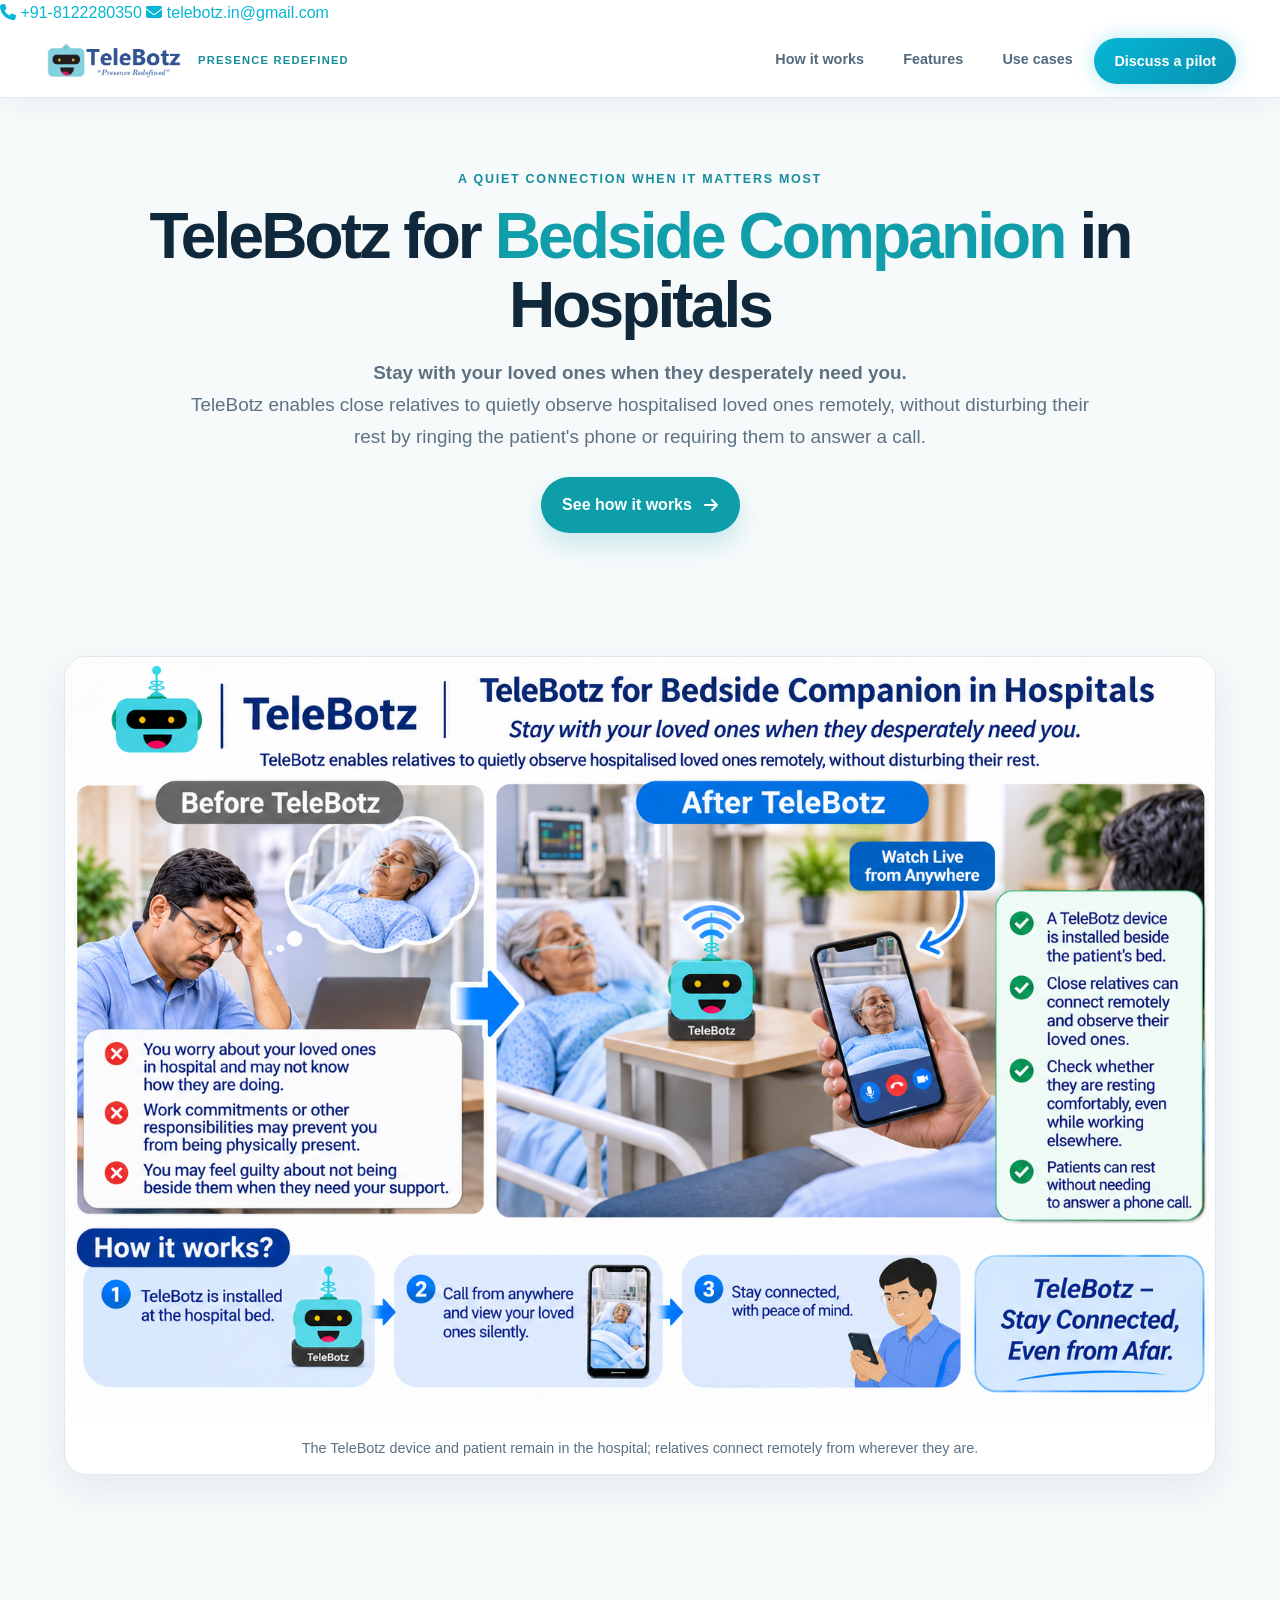
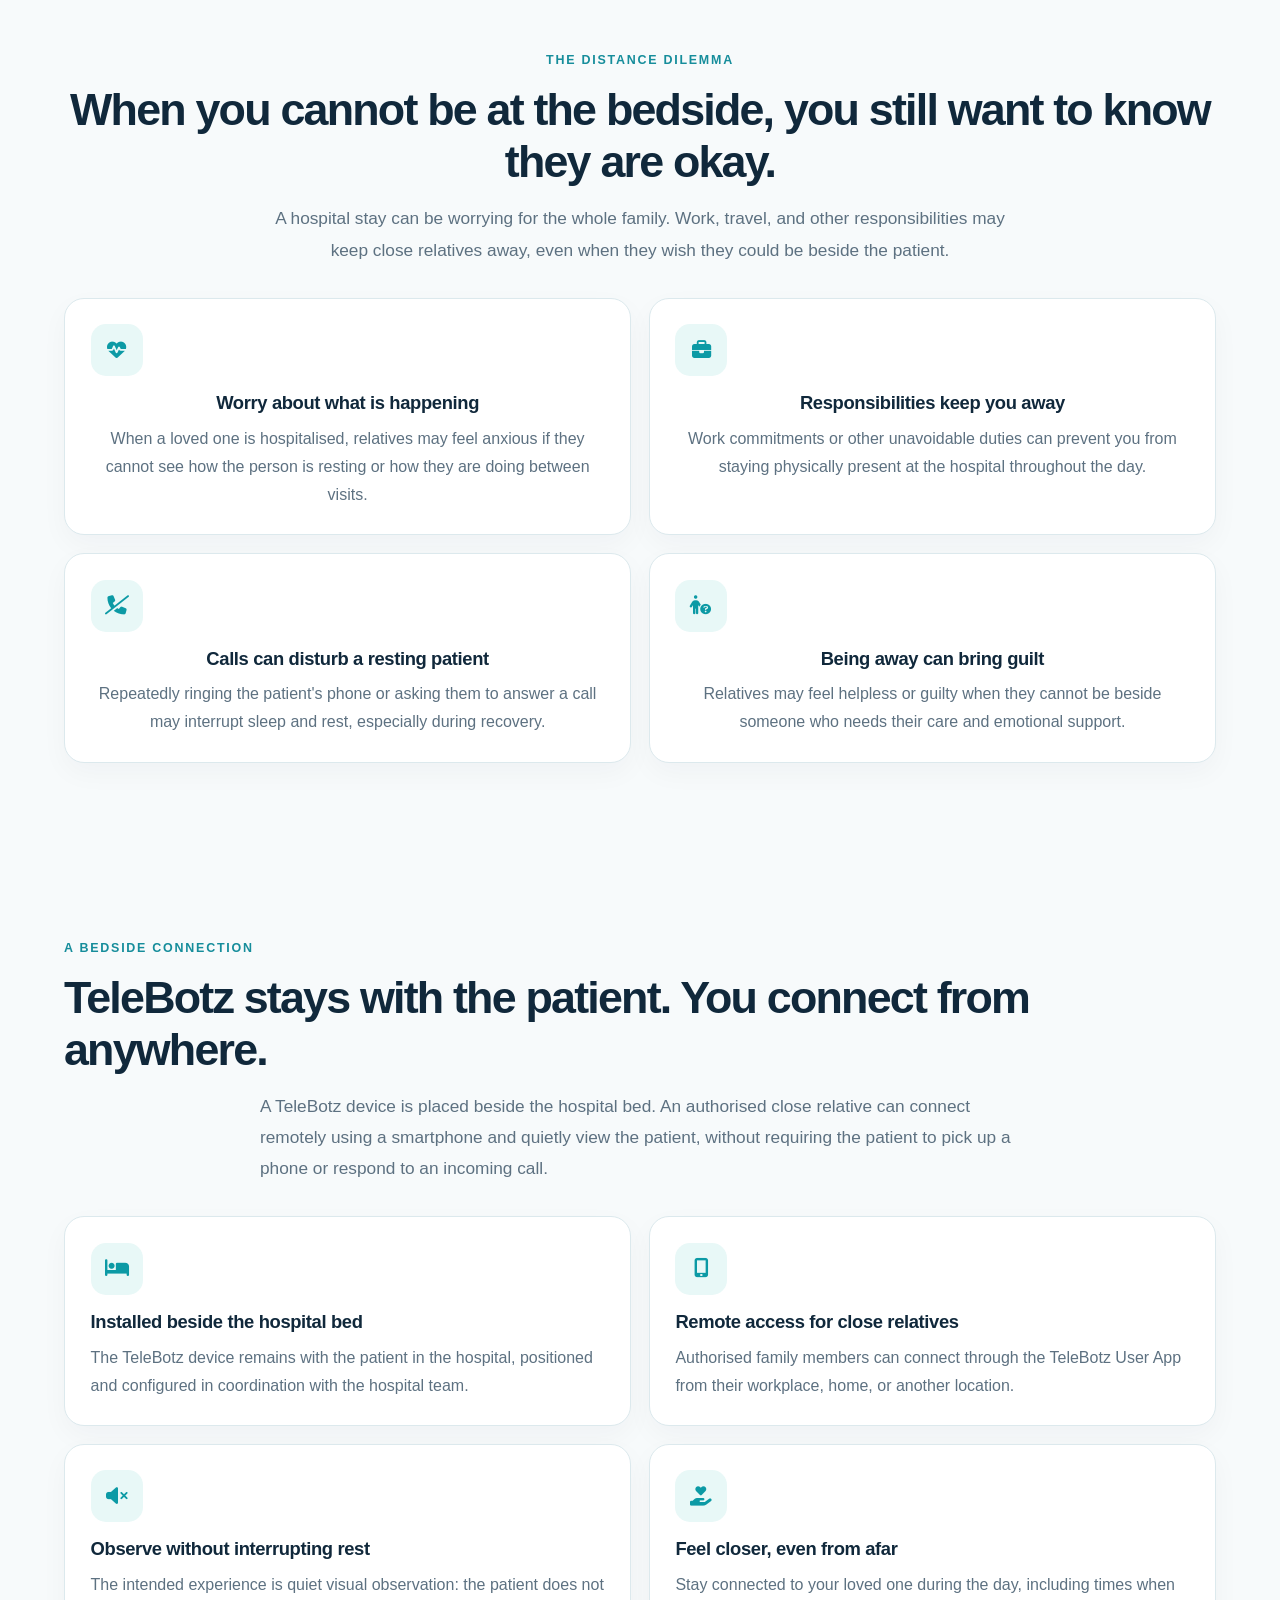
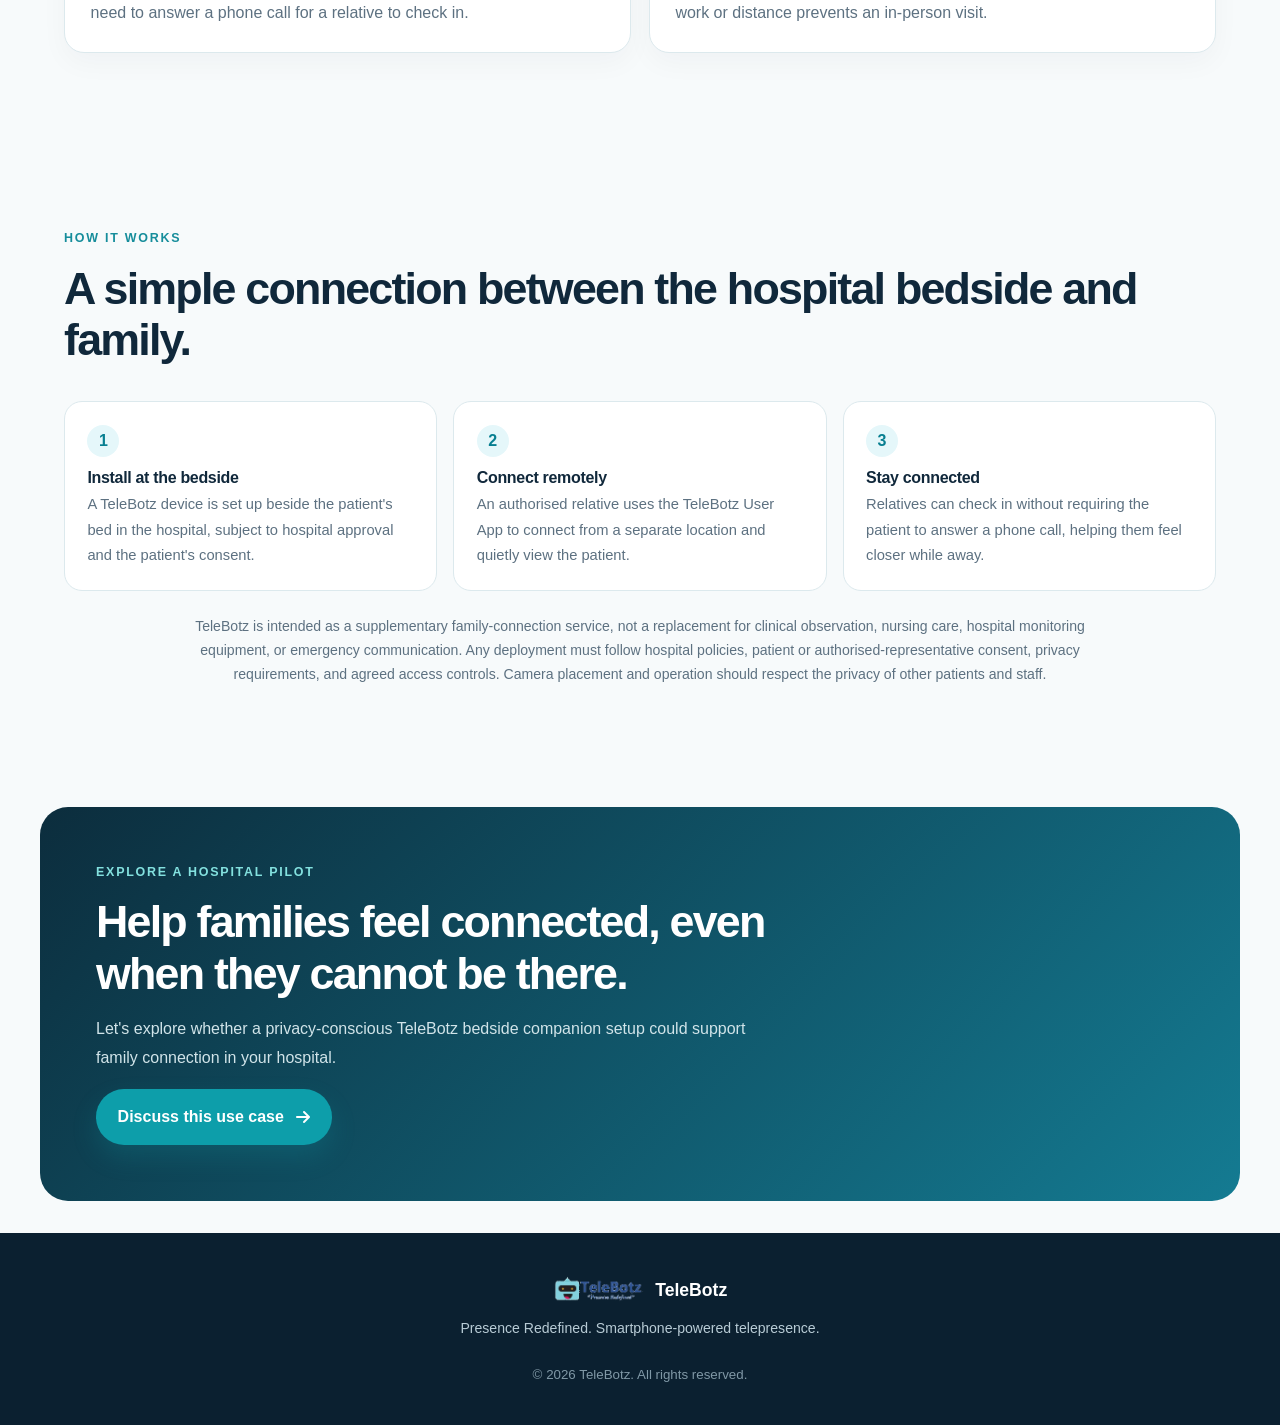
==== commit 228977f5: "Add shared contact details to site header" ====
--- a/bedside-companion.html
+++ b/bedside-companion.html
@@ -36,6 +36,12 @@
 </head>
 <body>
   <header class="site-header">
+    <div class="vg-header-contact" aria-label="Contact TeleBotz">
+      <div class="vg-header-contact-inner">
+        <a href="tel:+918122280350"><i class="fas fa-phone" aria-hidden="true"></i> +91-8122280350</a>
+        <a href="mailto:telebotz.in@gmail.com"><i class="fas fa-envelope" aria-hidden="true"></i> telebotz.in@gmail.com</a>
+      </div>
+    </div>
     <div class="header-container">
       <a class="brand" href="index.html" aria-label="TeleBotz home">
         <img src="telebotz_logo_transparent.png" alt="TeleBotz logo" class="logo">
